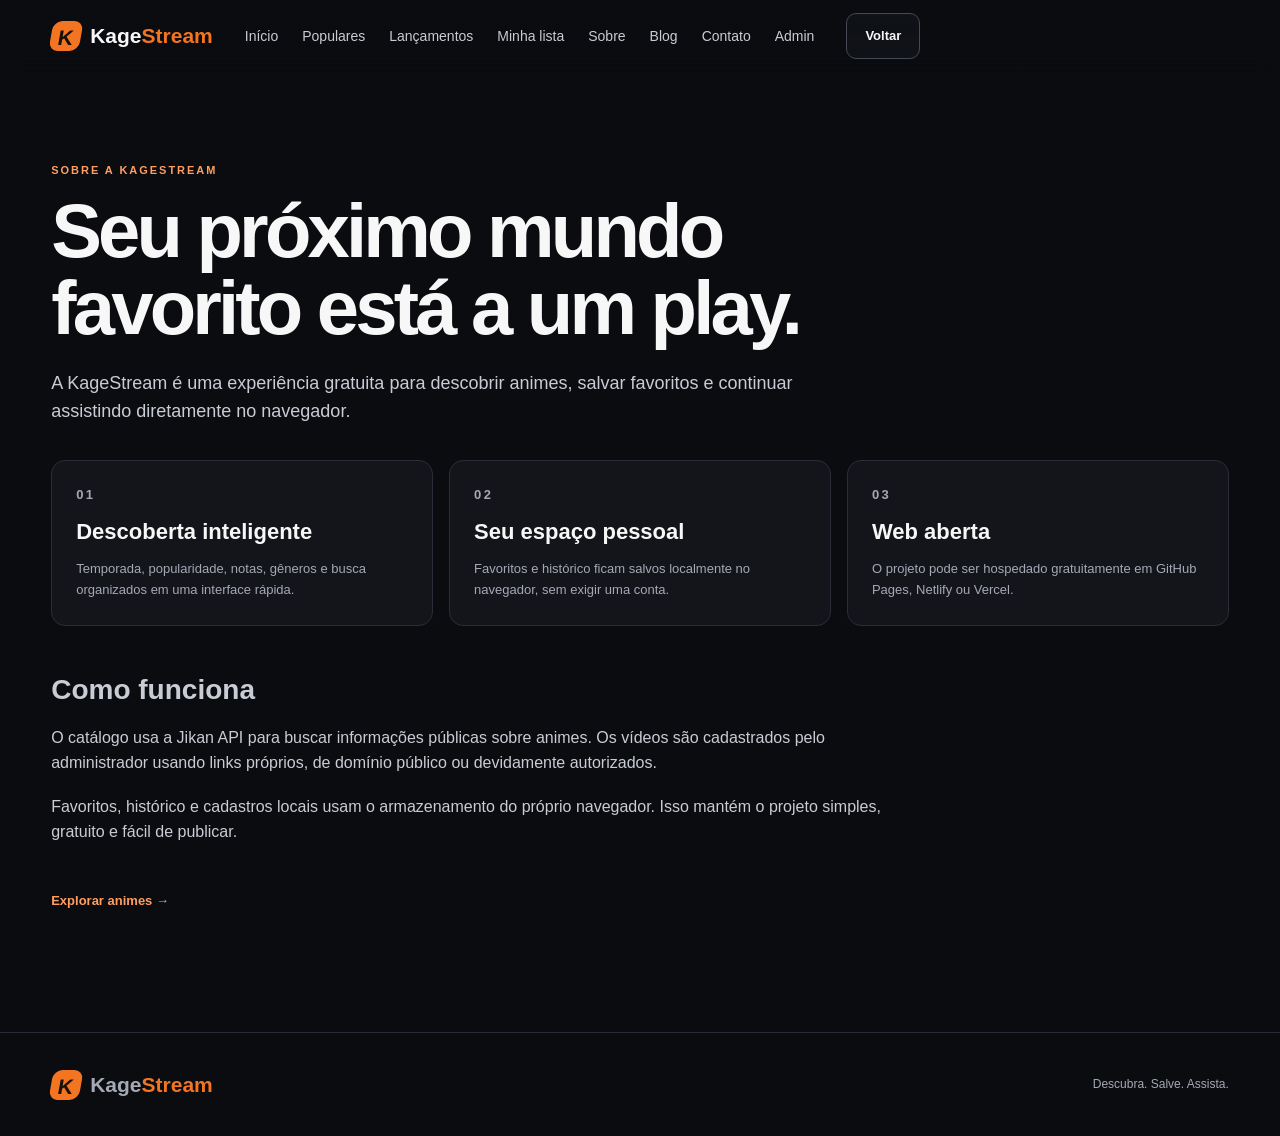
==== about.html @ a0827a7a "Add dedicated about page" ====
<!doctype html>
<html lang="pt-BR">
  <head>
    <meta charset="UTF-8" /><meta name="viewport" content="width=device-width, initial-scale=1.0" />
    <meta name="description" content="Conheça a KageStream, uma plataforma gratuita para descobrir e organizar animes." />
    <link rel="stylesheet" href="style.css?v=4" /><title>Sobre a KageStream</title>
  </head>
  <body class="static-page">
    <header class="site-header"><a class="brand" href="index.html#top"><span class="brand-mark">K</span><span>Kage<span>Stream</span></span></a><nav class="main-nav" aria-label="Navegação principal"><a href="index.html#top">Início</a><a href="index.html#trending">Populares</a><a href="index.html#new-releases">Lançamentos</a><a href="index.html#my-list">Minha lista</a><a href="about.html">Sobre</a><a href="blog.html">Blog</a><a href="contact.html">Contato</a><a href="admin.html">Admin</a></nav><a class="button button-ghost" href="index.html">Voltar</a></header>
    <main class="content-section"><p class="eyebrow">SOBRE A KAGESTREAM</p><h1>Seu próximo mundo favorito está a um play.</h1><p class="lead">A KageStream é uma experiência gratuita para descobrir animes, salvar favoritos e continuar assistindo diretamente no navegador.</p><div class="page-grid"><article class="page-card"><p class="eyebrow">01</p><h2>Descoberta inteligente</h2><p>Temporada, popularidade, notas, gêneros e busca organizados em uma interface rápida.</p></article><article class="page-card"><p class="eyebrow">02</p><h2>Seu espaço pessoal</h2><p>Favoritos e histórico ficam salvos localmente no navegador, sem exigir uma conta.</p></article><article class="page-card"><p class="eyebrow">03</p><h2>Web aberta</h2><p>O projeto pode ser hospedado gratuitamente em GitHub Pages, Netlify ou Vercel.</p></article></div><div class="prose"><h2>Como funciona</h2><p>O catálogo usa a Jikan API para buscar informações públicas sobre animes. Os vídeos são cadastrados pelo administrador usando links próprios, de domínio público ou devidamente autorizados.</p><p>Favoritos, histórico e cadastros locais usam o armazenamento do próprio navegador. Isso mantém o projeto simples, gratuito e fácil de publicar.</p></div><a class="back-link" href="index.html#trending">Explorar animes →</a></main>
    <footer class="site-footer"><div class="brand"><span class="brand-mark">K</span><span>Kage<span>Stream</span></span></div><p>Descubra. Salve. Assista.</p></footer>
  </body>
</html>
---- style.css ----
:root{--bg:#0b0c10;--surface:#13151b;--surface-2:#1b1e26;--text:#f7f7f8;--muted:#a4a9b5;--line:#292d38;--accent:#f47521;--accent-2:#ff9e62;--radius:16px;--font-body:'Inter',sans-serif;--font-display:'Space Grotesk',sans-serif}*{box-sizing:border-box}html{scroll-behavior:smooth}body{margin:0;background:var(--bg);color:var(--text);font-family:var(--font-body);font-size:15px;line-height:1.6}button,input{font:inherit}button{cursor:pointer}a{color:inherit;text-decoration:none}.sr-only{position:absolute;width:1px;height:1px;padding:0;margin:-1px;overflow:hidden;clip:rect(0,0,0,0);white-space:nowrap;border:0}.site-header{position:fixed;z-index:20;top:0;left:0;right:0;display:flex;align-items:center;gap:32px;height:72px;padding:0 clamp(18px,4vw,64px);background:linear-gradient(180deg,rgba(11,12,16,.96),rgba(11,12,16,.72),transparent);backdrop-filter:blur(10px)}.brand{display:inline-flex;align-items:center;gap:9px;font-family:var(--font-display);font-size:21px;font-weight:700;white-space:nowrap}.brand>span:last-child>span{color:var(--accent)}.brand-mark{display:grid;place-items:center;width:30px;height:30px;background:var(--accent);color:#17100b;border-radius:9px;font-weight:800;transform:skew(-10deg)}.main-nav{display:flex;gap:24px;color:#c9ccd4;font-size:14px}.main-nav a{transition:color .2s}.main-nav a:hover,.main-nav a:focus{color:var(--text)}.count-badge{display:inline-grid;place-items:center;min-width:18px;height:18px;padding:0 5px;border-radius:999px;background:var(--accent);color:#17100b;font-size:11px;font-weight:800}.search-form{margin-left:auto;display:flex;align-items:center;border:1px solid var(--line);background:rgba(19,21,27,.85);border-radius:99px;overflow:hidden}.search-form input{width:190px;padding:9px 12px;border:0;outline:0;background:transparent;color:var(--text);font-size:13px}.search-form input::placeholder{color:#777d89}.search-form button{width:38px;border:0;background:transparent;color:var(--muted);font-size:22px}.menu-toggle{display:none;border:0;background:transparent;color:var(--text);font-size:22px}.hero{position:relative;min-height:650px;display:flex;align-items:flex-end;padding:150px clamp(18px,8vw,120px) 90px;overflow:hidden}.hero-backdrop{position:absolute;inset:0;background-position:center;background-size:cover;filter:saturate(.85)}.hero-backdrop:after{content:'';position:absolute;inset:0;background:linear-gradient(90deg,rgba(11,12,16,.98) 0%,rgba(11,12,16,.72) 38%,rgba(11,12,16,.2) 75%),linear-gradient(0deg,var(--bg) 0%,transparent 38%)}.hero-content{position:relative;z-index:1;max-width:610px}.eyebrow{margin:0 0 12px;color:var(--accent-2);font-size:11px;font-weight:800;letter-spacing:.18em}.hero h1,.details-modal h2,.player-topbar h2{margin:0;font-family:var(--font-display);line-height:1.03;letter-spacing:-.04em}.hero h1{max-width:700px;font-size:clamp(42px,6vw,80px)}.hero-copy{max-width:570px;margin:22px 0 14px;color:#c9ccd4;font-size:16px}.hero-meta,.details-meta{display:flex;gap:12px;align-items:center;flex-wrap:wrap;color:#c9ccd4;font-size:13px}.hero-meta span:not(:first-child):before,.details-meta span:not(:first-child):before{content:'•';margin-right:12px;color:var(--accent)}.hero-actions{display:flex;gap:12px;margin-top:28px}.button{border:0;border-radius:10px;padding:12px 18px;color:var(--text);font-weight:700;font-size:13px;transition:transform .2s,background .2s}.button:hover{transform:translateY(-2px)}.button-primary{background:var(--accent);color:#1a0e07}.button-primary:hover{background:var(--accent-2)}.button-ghost{border:1px solid #444955;background:rgba(19,21,27,.72)}.button-ghost:hover{background:var(--surface-2)}.content-section{max-width:1440px;margin:0 auto;padding:26px clamp(18px,4vw,64px)}.section-heading{display:flex;justify-content:space-between;align-items:end;margin-bottom:18px}.section-heading h2{margin:0;font-family:var(--font-display);font-size:clamp(22px,3vw,30px);letter-spacing:-.03em}.carousel-controls{display:flex;gap:8px}.carousel-controls button,.modal-close,.icon-button{border:1px solid var(--line);border-radius:9px;background:var(--surface);color:var(--text);min-width:35px;height:35px;font-size:21px}.carousel-controls button:hover,.modal-close:hover,.icon-button:hover{border-color:var(--accent);color:var(--accent)}.anime-row{display:flex;gap:14px;overflow-x:auto;scroll-behavior:smooth;scrollbar-width:none;min-height:276px}.anime-row::-webkit-scrollbar{display:none}.anime-card{position:relative;flex:0 0 170px;cursor:pointer}.anime-card.wide{flex-basis:220px}.anime-poster{position:relative;aspect-ratio:2/3;border-radius:12px;overflow:hidden;background:var(--surface-2);border:1px solid transparent;transition:transform .25s,border-color .25s}.anime-card:hover .anime-poster{transform:translateY(-5px);border-color:rgba(244,117,33,.7)}.anime-poster img{width:100%;height:100%;object-fit:cover;display:block}.anime-poster:after{content:'▶';position:absolute;inset:0;display:grid;place-items:center;background:rgba(11,12,16,.6);opacity:0;color:#fff;font-size:28px;transition:opacity .2s}.anime-card:hover .anime-poster:after{opacity:1}.card-rating{position:absolute;top:8px;left:8px;padding:3px 7px;border-radius:6px;background:rgba(11,12,16,.86);color:#ffd27c;font-size:11px;font-weight:700}.favorite-toggle{position:absolute;right:8px;top:8px;z-index:2;width:28px;height:28px;border:0;border-radius:50%;background:rgba(11,12,16,.75);color:#fff}.favorite-toggle.active{color:var(--accent)}.anime-card h3{margin:10px 2px 2px;overflow:hidden;text-overflow:ellipsis;white-space:nowrap;font-size:13px}.anime-card p{margin:0 2px;color:var(--muted);font-size:11px}.anime-grid{display:grid;grid-template-columns:repeat(auto-fill,minmax(160px,1fr));gap:22px 14px}.anime-grid.compact{grid-template-columns:repeat(auto-fill,minmax(150px,1fr))}.skeleton{border-radius:12px;background:linear-gradient(100deg,var(--surface) 30%,var(--surface-2) 50%,var(--surface) 70%);background-size:200% 100%;animation:shine 1.3s infinite}.skeleton-card{aspect-ratio:2/3}.empty-state{grid-column:1/-1;padding:40px;text-align:center;color:var(--muted);border:1px dashed var(--line);border-radius:var(--radius)}@keyframes shine{to{background-position:-200% 0}}.text-button{border:0;background:none;color:var(--accent-2);font-size:13px}.modal-shell{position:fixed;inset:0;z-index:50;display:grid;place-items:center;padding:18px;opacity:0;pointer-events:none;transition:opacity .2s}.modal-shell.open{opacity:1;pointer-events:auto}.modal-backdrop{position:absolute;inset:0;background:rgba(0,0,0,.78);backdrop-filter:blur(8px)}.details-modal{position:relative;display:grid;grid-template-columns:280px 1fr;width:min(920px,100%);max-height:min(780px,92vh);overflow:auto;border:1px solid var(--line);border-radius:18px;background:var(--surface);box-shadow:0 24px 100px #000}.modal-close{position:absolute;z-index:3;top:14px;right:14px}.details-cover{min-height:420px;background-position:center;background-size:cover}.details-body{padding:34px}.details-modal h2{font-size:clamp(28px,4vw,46px)}.details-heading{display:flex;justify-content:space-between;gap:20px;align-items:start;margin-bottom:24px}.details-body>p{color:#c5c8d0}.tag-list{display:flex;flex-wrap:wrap;gap:7px;margin:18px 0 28px}.tag{padding:5px 9px;border-radius:99px;background:var(--surface-2);color:#c7cad2;font-size:11px}.episode-header{display:flex;justify-content:space-between;align-items:center;border-bottom:1px solid var(--line);padding-bottom:10px}.episode-header h3{margin:0;font-family:var(--font-display)}.episode-header span{color:var(--muted);font-size:12px}.episode-list{display:grid;grid-template-columns:repeat(auto-fill,minmax(52px,1fr));gap:8px;margin-top:14px}.episode-button{padding:9px 4px;border:1px solid var(--line);border-radius:7px;background:var(--surface-2);color:var(--text);font-size:12px}.episode-button:hover,.episode-button.active{border-color:var(--accent);background:rgba(244,117,33,.14);color:var(--accent-2)}.player-view{position:fixed;z-index:40;inset:0;display:flex;flex-direction:column;overflow:auto;background:#07080a;opacity:0;pointer-events:none;transform:translateY(10px);transition:opacity .2s,transform .2s}.player-view.open{opacity:1;pointer-events:auto;transform:none}.player-topbar{display:flex;align-items:center;justify-content:space-between;gap:20px;padding:24px clamp(18px,5vw,80px)}.player-topbar h2{font-size:24px}.player-topbar .eyebrow{margin-bottom:4px}.icon-button{padding:0 12px;width:auto;font-size:13px}.player-stage{position:relative;width:min(1100px,calc(100% - 36px));aspect-ratio:16/9;margin:10px auto 0;background:#000;border-radius:14px;overflow:hidden}.player-stage video,.player-stage iframe{width:100%;height:100%;border:0}.player-placeholder{height:100%;display:grid;place-content:center;text-align:center;padding:20px;color:var(--muted)}.player-placeholder h3{color:var(--text);margin:12px 0 4px}.player-placeholder code{color:var(--accent-2)}.placeholder-icon{display:grid;place-items:center;width:62px;height:62px;margin:auto;border:1px solid var(--accent);border-radius:50%;color:var(--accent);font-size:22px}.player-controls{display:flex;justify-content:center;align-items:center;gap:18px;padding:22px 18px}.episode-select-label{display:flex;align-items:center;gap:9px;color:var(--muted);font-size:12px}.episode-select-label select{min-width:150px;padding:10px;border:1px solid var(--line);border-radius:8px;background:var(--surface);color:var(--text)}.player-note{text-align:center;color:#777d89;font-size:11px}.toast{position:fixed;z-index:70;right:22px;bottom:22px;max-width:320px;padding:12px 16px;border:1px solid var(--line);border-radius:10px;background:var(--surface-2);color:var(--text);box-shadow:0 12px 40px #000;opacity:0;transform:translateY(10px);pointer-events:none;transition:.2s}.toast.show{opacity:1;transform:none}.site-footer{display:flex;justify-content:space-between;gap:18px;align-items:center;max-width:1440px;margin:50px auto 0;padding:30px clamp(18px,4vw,64px);border-top:1px solid var(--line);color:var(--muted);font-size:12px}.plyr{--plyr-color-main:var(--accent);height:100%}@media(max-width:800px){.site-header{gap:14px}.main-nav{position:absolute;top:68px;left:14px;right:14px;display:none;flex-direction:column;gap:0;padding:8px;border:1px solid var(--line);border-radius:12px;background:var(--surface)}.main-nav.open{display:flex}.main-nav a{padding:10px}.menu-toggle{display:block}.search-form{margin-left:auto}.search-form input{width:120px}.hero{min-height:600px;padding:150px 18px 65px}.hero h1{font-size:48px}.hero-copy{font-size:14px}.details-modal{display:block}.details-cover{min-height:220px;max-height:280px}.details-body{padding:24px}.details-heading{display:block}.details-heading .button{margin-top:18px}.player-topbar{padding:18px}.player-topbar h2{font-size:18px}.player-controls{gap:8px;justify-content:space-between}.player-controls .button{padding:10px 9px;font-size:11px}.episode-select-label select{min-width:100px}.site-footer{flex-direction:column;align-items:flex-start}}
.info-section{display:grid;grid-template-columns:minmax(0,1.25fr) minmax(280px,.75fr);gap:54px;align-items:center;padding-top:100px;padding-bottom:100px}.info-copy h2,.contact-section h2{max-width:650px;margin:0 0 18px;font-family:var(--font-display);font-size:clamp(30px,4vw,52px);line-height:1.05;letter-spacing:-.04em}.info-copy>p:not(.eyebrow),.muted-copy{max-width:650px;color:var(--muted)}.feature-list{display:grid;grid-template-columns:repeat(3,1fr);gap:14px;margin-top:34px}.feature-list div{padding-top:15px;border-top:1px solid var(--line)}.feature-list span{display:block;margin-bottom:10px;color:var(--accent);font-family:var(--font-display);font-size:12px}.feature-list strong{font-size:13px}.feature-list p{margin:6px 0 0;color:var(--muted);font-size:12px}.info-art{display:grid;place-items:center;aspect-ratio:1;border:1px solid var(--line);border-radius:24px;background:radial-gradient(circle at 50% 45%,rgba(244,117,33,.35),transparent 40%),linear-gradient(145deg,#191c25,#0e0f14);box-shadow:inset 0 0 70px rgba(244,117,33,.08)}.info-art span{font-family:var(--font-display);font-size:clamp(150px,20vw,260px);font-weight:700;line-height:1;color:var(--accent);text-shadow:10px 12px 0 rgba(244,117,33,.1);transform:skew(-10deg)}.info-art small{margin-top:-26px;color:#f5bb91;font-weight:700;letter-spacing:.22em;font-size:10px}.blog-grid{display:grid;grid-template-columns:repeat(3,1fr);gap:14px}.blog-card{position:relative;min-height:280px;padding:26px;border:1px solid var(--line);border-radius:14px;background:linear-gradient(145deg,var(--surface),rgba(19,21,27,.5));transition:transform .2s,border-color .2s}.blog-card:hover{transform:translateY(-4px);border-color:rgba(244,117,33,.65)}.blog-number{position:absolute;top:20px;right:22px;color:#3a3e49;font-family:var(--font-display);font-size:34px;font-weight:700}.blog-card h3{max-width:260px;margin:20px 0 10px;font-family:var(--font-display);font-size:20px;line-height:1.1}.blog-card>p:not(.eyebrow){color:var(--muted);font-size:13px}.blog-card a{display:inline-block;margin-top:14px;color:var(--accent-2);font-size:12px;font-weight:700}.contact-section{display:grid;grid-template-columns:1fr 1fr;gap:70px;padding-top:100px;padding-bottom:100px}.contact-form{display:grid;gap:8px;padding:26px;border:1px solid var(--line);border-radius:14px;background:var(--surface)}.contact-form label{margin-top:8px;color:#c9ccd4;font-size:12px;font-weight:600}.contact-form input,.contact-form textarea{width:100%;resize:vertical;padding:11px 12px;border:1px solid var(--line);border-radius:8px;outline:0;background:var(--bg);color:var(--text)}.contact-form input:focus,.contact-form textarea:focus{border-color:var(--accent)}.contact-form .button{margin-top:10px}@media(max-width:800px){.info-section,.contact-section{grid-template-columns:1fr;gap:30px;padding-top:65px;padding-bottom:65px}.feature-list,.blog-grid{grid-template-columns:1fr}.info-art{max-width:380px}.contact-form{padding:20px}}
.admin-section{padding-top:80px;padding-bottom:100px}.admin-warning{margin:0 0 24px;padding:14px 16px;border:1px solid rgba(244,117,33,.35);border-radius:10px;background:rgba(244,117,33,.08);color:#e6c8b2;font-size:12px}.admin-warning code{color:var(--accent-2)}.admin-form{display:grid;grid-template-columns:1fr 1fr;gap:8px 14px;max-width:760px;padding:24px;border:1px solid var(--line);border-radius:14px;background:var(--surface)}.admin-form label{margin-top:8px;color:#c9ccd4;font-size:12px;font-weight:600}.admin-form input,.admin-form select{width:100%;padding:11px 12px;border:1px solid var(--line);border-radius:8px;outline:0;background:var(--bg);color:var(--text)}.admin-form input:focus,.admin-form select:focus{border-color:var(--accent)}.admin-form .button{grid-column:1/-1;margin-top:12px;justify-self:start}.admin-list-wrap{max-width:760px;margin-top:30px}.admin-list{display:grid;gap:8px;margin-top:12px}.admin-item{display:flex;align-items:center;justify-content:space-between;gap:16px;padding:13px 14px;border:1px solid var(--line);border-radius:9px;background:var(--surface)}.admin-item strong,.admin-item span{display:block}.admin-item strong{font-size:12px}.admin-item span{max-width:600px;overflow:hidden;text-overflow:ellipsis;white-space:nowrap;color:var(--muted);font-size:11px}@media(max-width:800px){.admin-form{grid-template-columns:1fr}.admin-form .button{grid-column:auto}.admin-item{align-items:flex-start}.admin-item span{max-width:220px}}
.catalog-wizard{padding-top:100px;padding-bottom:100px}.wizard-steps{display:flex;gap:8px;margin:0 0 22px;overflow:auto}.wizard-steps span{padding:8px 12px;border:1px solid var(--line);border-radius:999px;color:var(--muted);font-size:11px;white-space:nowrap}.wizard-steps span.active{border-color:var(--accent);background:rgba(244,117,33,.12);color:var(--accent-2)}.catalog-form{max-width:900px;padding:26px;border:1px solid var(--line);border-radius:16px;background:var(--surface)}.form-step{padding:0 0 28px;margin:0 0 26px;border-bottom:1px solid var(--line)}.form-step h3{margin:0 0 4px;font-family:var(--font-display);font-size:20px}.form-grid{display:grid;grid-template-columns:1fr 1fr;gap:14px;margin-top:18px}.form-grid label{display:grid;gap:7px;color:#c9ccd4;font-size:12px;font-weight:600}.form-grid input,.form-grid select,.form-grid textarea{width:100%;resize:vertical;padding:11px 12px;border:1px solid var(--line);border-radius:8px;outline:0;background:var(--bg);color:var(--text);font-weight:400}.form-grid input:focus,.form-grid select:focus,.form-grid textarea:focus{border-color:var(--accent)}.full-field{grid-column:1/-1}.catalog-preview{display:grid;place-items:center;width:160px;aspect-ratio:2/3;margin-top:18px;border:1px dashed var(--line);border-radius:10px;background:var(--bg);background-position:center;background-size:cover;color:var(--muted);font-size:11px;text-align:center}.catalog-preview.has-image span{display:none}.catalog-list{max-width:900px;margin-top:26px}.catalog-list h3{font-family:var(--font-display)}@media(max-width:800px){.form-grid{grid-template-columns:1fr}.full-field{grid-column:auto}.catalog-form{padding:20px}}
.admin-form textarea{width:100%;min-height:120px;resize:vertical;padding:11px 12px;border:1px solid var(--line);border-radius:8px;outline:0;background:var(--bg);color:var(--text);font:inherit}.admin-form textarea:focus{border-color:var(--accent)}
.admin-item-actions{display:flex;align-items:center;gap:12px;flex-shrink:0}
.static-page{padding-top:120px;min-height:100vh}.static-page .content-section{padding-top:42px;padding-bottom:70px}.static-page h1{max-width:820px;margin:0 0 22px;font-family:var(--font-display);font-size:clamp(38px,6vw,76px);line-height:1.02;letter-spacing:-.05em}.static-page .lead{max-width:760px;color:#c9ccd4;font-size:18px}.static-page .prose{max-width:850px;color:#c9ccd4;font-size:16px}.static-page .prose p{margin:0 0 18px}.static-page .prose h2{margin:42px 0 12px;font-family:var(--font-display);font-size:28px}.static-page .page-grid{display:grid;grid-template-columns:repeat(3,1fr);gap:16px;margin-top:34px}.static-page .page-card{padding:24px;border:1px solid var(--line);border-radius:14px;background:var(--surface)}.static-page .page-card h2{margin:8px 0 10px;font-family:var(--font-display);font-size:22px}.static-page .page-card p{margin:0;color:var(--muted);font-size:13px}.static-page .contact-form{max-width:680px;margin-top:28px}.static-page .back-link{display:inline-block;margin-top:28px;color:var(--accent-2);font-weight:700;font-size:13px}@media(max-width:800px){.static-page{padding-top:100px}.static-page .page-grid{grid-template-columns:1fr}.static-page .lead{font-size:16px}}
.admin-page{padding-top:72px}.admin-page .site-header{background:rgba(11,12,16,.96)}.admin-header{justify-content:space-between}.admin-main{min-height:calc(100vh - 72px)}body:not(.admin-page) .admin-section,body:not(.admin-page) .catalog-wizard{display:none}
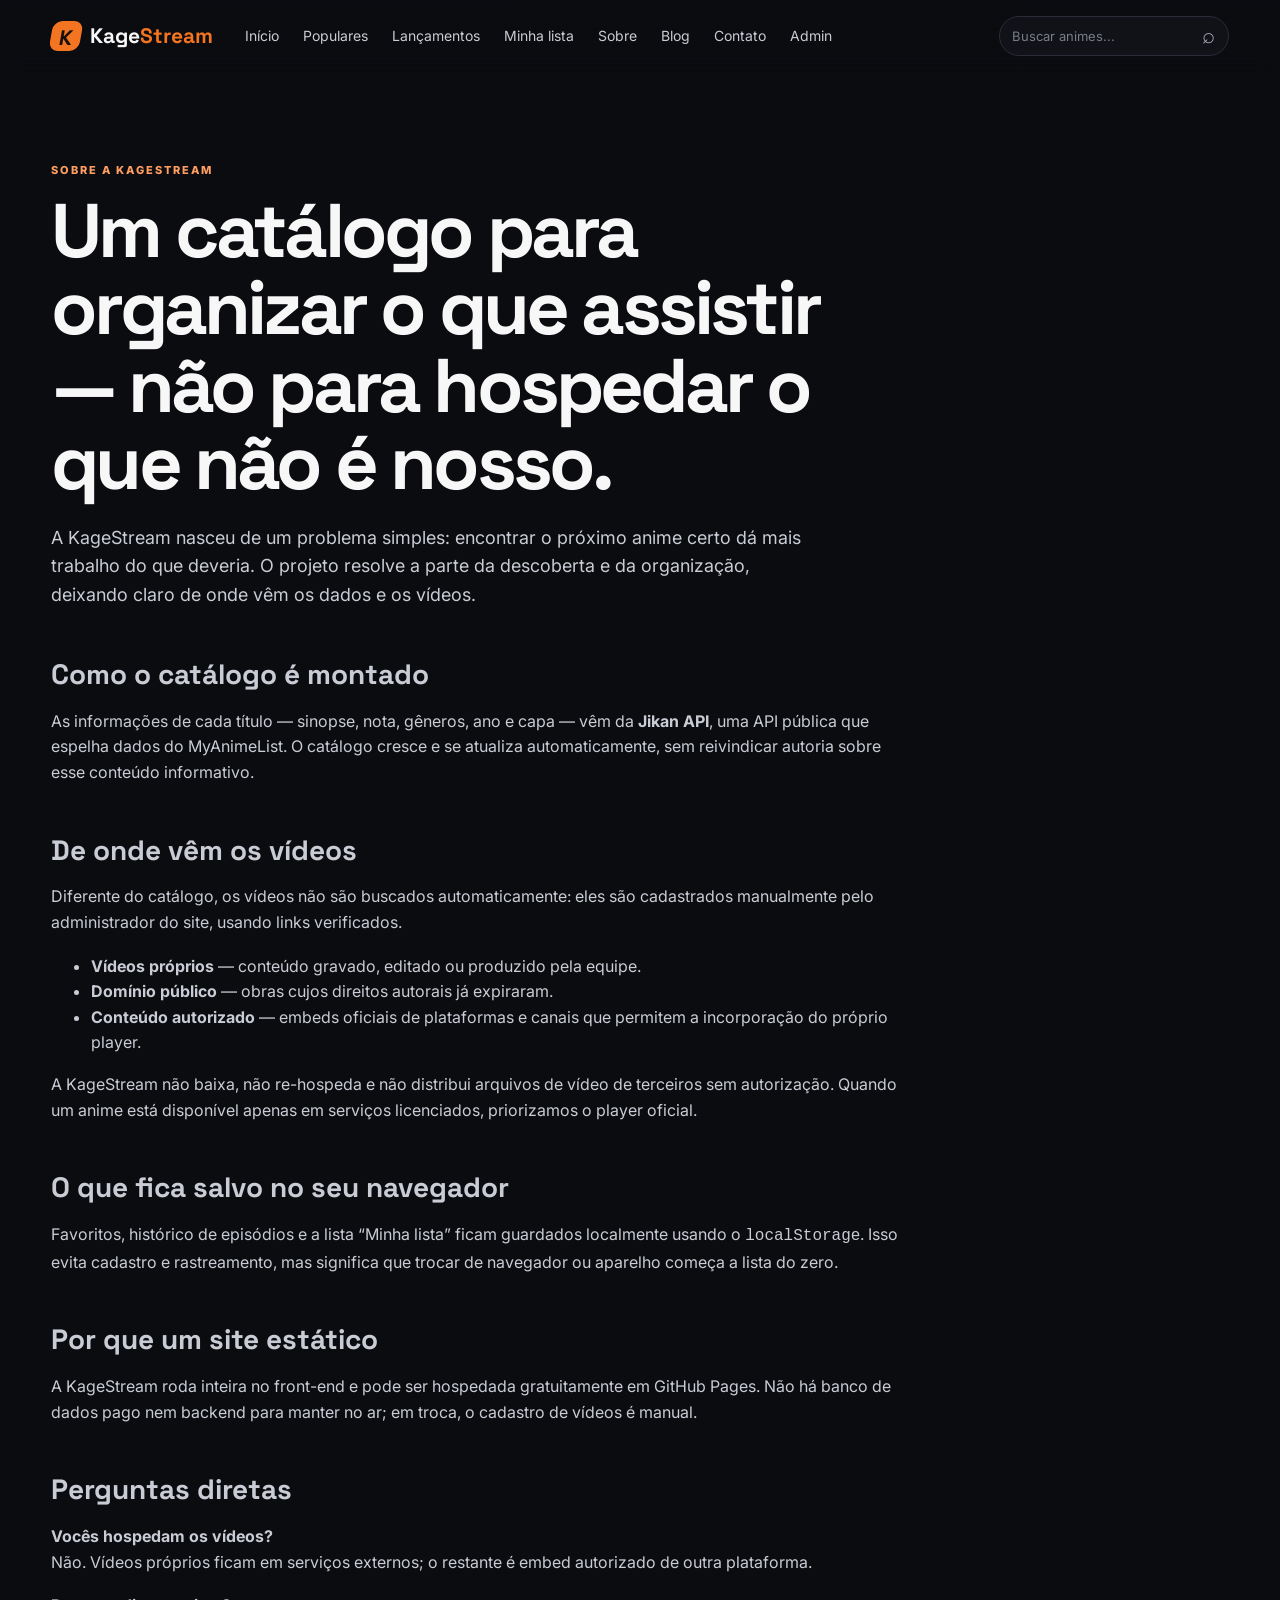
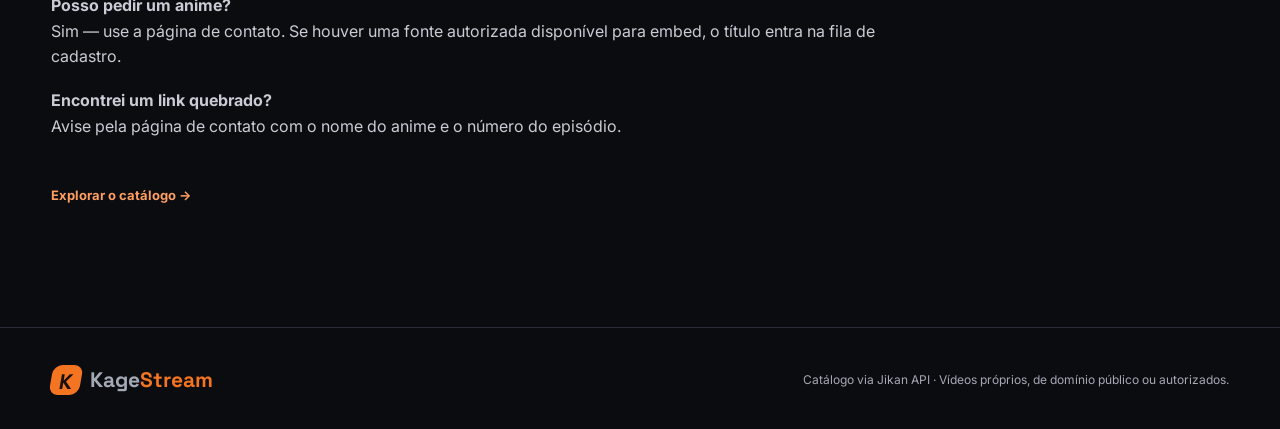
==== commit 892466fd: "Apply supplied about page with shared site header" ====
--- a/about.html
+++ b/about.html
@@ -1,14 +1,48 @@
 <!doctype html>
 <html lang="pt-BR">
   <head>
-    <meta charset="UTF-8" /><meta name="viewport" content="width=device-width, initial-scale=1.0" />
-    <meta name="description" content="Conheça a KageStream, uma plataforma gratuita para descobrir e organizar animes." />
-    <link rel="stylesheet" href="style.css?v=4" /><title>Sobre a KageStream</title>
+    <meta charset="UTF-8" />
+    <meta name="viewport" content="width=device-width, initial-scale=1.0" />
+    <title>Sobre a KageStream</title>
+    <meta name="description" content="Conheça a KageStream: como o catálogo funciona, de onde vêm os dados e as regras para publicar vídeos com segurança." />
+    <link rel="preconnect" href="https://fonts.googleapis.com" />
+    <link rel="preconnect" href="https://fonts.gstatic.com" crossorigin />
+    <link href="https://fonts.googleapis.com/css2?family=Inter:wght@400;500;600;700;800&family=Space+Grotesk:wght@500;600;700&display=swap" rel="stylesheet" />
+    <link rel="stylesheet" href="style.css?v=4" />
   </head>
   <body class="static-page">
-    <header class="site-header"><a class="brand" href="index.html#top"><span class="brand-mark">K</span><span>Kage<span>Stream</span></span></a><nav class="main-nav" aria-label="Navegação principal"><a href="index.html#top">Início</a><a href="index.html#trending">Populares</a><a href="index.html#new-releases">Lançamentos</a><a href="index.html#my-list">Minha lista</a><a href="about.html">Sobre</a><a href="blog.html">Blog</a><a href="contact.html">Contato</a><a href="admin.html">Admin</a></nav><a class="button button-ghost" href="index.html">Voltar</a></header>
-    <main class="content-section"><p class="eyebrow">SOBRE A KAGESTREAM</p><h1>Seu próximo mundo favorito está a um play.</h1><p class="lead">A KageStream é uma experiência gratuita para descobrir animes, salvar favoritos e continuar assistindo diretamente no navegador.</p><div class="page-grid"><article class="page-card"><p class="eyebrow">01</p><h2>Descoberta inteligente</h2><p>Temporada, popularidade, notas, gêneros e busca organizados em uma interface rápida.</p></article><article class="page-card"><p class="eyebrow">02</p><h2>Seu espaço pessoal</h2><p>Favoritos e histórico ficam salvos localmente no navegador, sem exigir uma conta.</p></article><article class="page-card"><p class="eyebrow">03</p><h2>Web aberta</h2><p>O projeto pode ser hospedado gratuitamente em GitHub Pages, Netlify ou Vercel.</p></article></div><div class="prose"><h2>Como funciona</h2><p>O catálogo usa a Jikan API para buscar informações públicas sobre animes. Os vídeos são cadastrados pelo administrador usando links próprios, de domínio público ou devidamente autorizados.</p><p>Favoritos, histórico e cadastros locais usam o armazenamento do próprio navegador. Isso mantém o projeto simples, gratuito e fácil de publicar.</p></div><a class="back-link" href="index.html#trending">Explorar animes →</a></main>
-    <footer class="site-footer"><div class="brand"><span class="brand-mark">K</span><span>Kage<span>Stream</span></span></div><p>Descubra. Salve. Assista.</p></footer>
+    <header class="site-header" id="top">
+      <a class="brand" href="index.html#top" aria-label="KageStream início"><span class="brand-mark">K</span><span>Kage<span>Stream</span></span></a>
+      <nav class="main-nav" aria-label="Navegação principal">
+        <a href="index.html#top">Início</a><a href="index.html#trending">Populares</a><a href="index.html#new-releases">Lançamentos</a><a href="index.html#my-list">Minha lista</a><a href="about.html">Sobre</a><a href="blog.html">Blog</a><a href="contact.html">Contato</a><a href="admin.html">Admin</a>
+      </nav>
+      <form class="search-form" action="index.html" role="search"><label class="sr-only" for="about-search">Buscar anime</label><input id="about-search" name="q" type="search" placeholder="Buscar animes..." autocomplete="off" /><button type="submit" aria-label="Buscar">⌕</button></form>
+      <button class="menu-toggle" id="menu-toggle" aria-label="Abrir menu">☰</button>
+    </header>
+    <main class="content-section">
+      <p class="eyebrow">SOBRE A KAGESTREAM</p>
+      <h1>Um catálogo para organizar o que assistir — não para hospedar o que não é nosso.</h1>
+      <p class="lead">A KageStream nasceu de um problema simples: encontrar o próximo anime certo dá mais trabalho do que deveria. O projeto resolve a parte da descoberta e da organização, deixando claro de onde vêm os dados e os vídeos.</p>
+      <div class="prose">
+        <h2>Como o catálogo é montado</h2>
+        <p>As informações de cada título — sinopse, nota, gêneros, ano e capa — vêm da <strong>Jikan API</strong>, uma API pública que espelha dados do MyAnimeList. O catálogo cresce e se atualiza automaticamente, sem reivindicar autoria sobre esse conteúdo informativo.</p>
+        <h2>De onde vêm os vídeos</h2>
+        <p>Diferente do catálogo, os vídeos não são buscados automaticamente: eles são cadastrados manualmente pelo administrador do site, usando links verificados.</p>
+        <ul class="plain"><li><strong>Vídeos próprios</strong> — conteúdo gravado, editado ou produzido pela equipe.</li><li><strong>Domínio público</strong> — obras cujos direitos autorais já expiraram.</li><li><strong>Conteúdo autorizado</strong> — embeds oficiais de plataformas e canais que permitem a incorporação do próprio player.</li></ul>
+        <div class="notice"><p>A KageStream não baixa, não re-hospeda e não distribui arquivos de vídeo de terceiros sem autorização. Quando um anime está disponível apenas em serviços licenciados, priorizamos o player oficial.</p></div>
+        <h2>O que fica salvo no seu navegador</h2>
+        <p>Favoritos, histórico de episódios e a lista “Minha lista” ficam guardados localmente usando o <code>localStorage</code>. Isso evita cadastro e rastreamento, mas significa que trocar de navegador ou aparelho começa a lista do zero.</p>
+        <h2>Por que um site estático</h2>
+        <p>A KageStream roda inteira no front-end e pode ser hospedada gratuitamente em GitHub Pages. Não há banco de dados pago nem backend para manter no ar; em troca, o cadastro de vídeos é manual.</p>
+        <h2>Perguntas diretas</h2>
+        <p><strong>Vocês hospedam os vídeos?</strong><br />Não. Vídeos próprios ficam em serviços externos; o restante é embed autorizado de outra plataforma.</p>
+        <p><strong>Posso pedir um anime?</strong><br />Sim — use a <a href="contact.html">página de contato</a>. Se houver uma fonte autorizada disponível para embed, o título entra na fila de cadastro.</p>
+        <p><strong>Encontrei um link quebrado?</strong><br />Avise pela página de contato com o nome do anime e o número do episódio.</p>
+      </div>
+      <a class="back-link" href="index.html#trending">Explorar o catálogo →</a>
+    </main>
+    <footer class="site-footer"><div class="brand"><span class="brand-mark">K</span><span>Kage<span>Stream</span></span></div><p>Catálogo via Jikan API · Vídeos próprios, de domínio público ou autorizados.</p></footer>
+    <script>document.getElementById('menu-toggle').onclick=()=>document.querySelector('.main-nav').classList.toggle('open');</script>
   </body>
 </html>
 
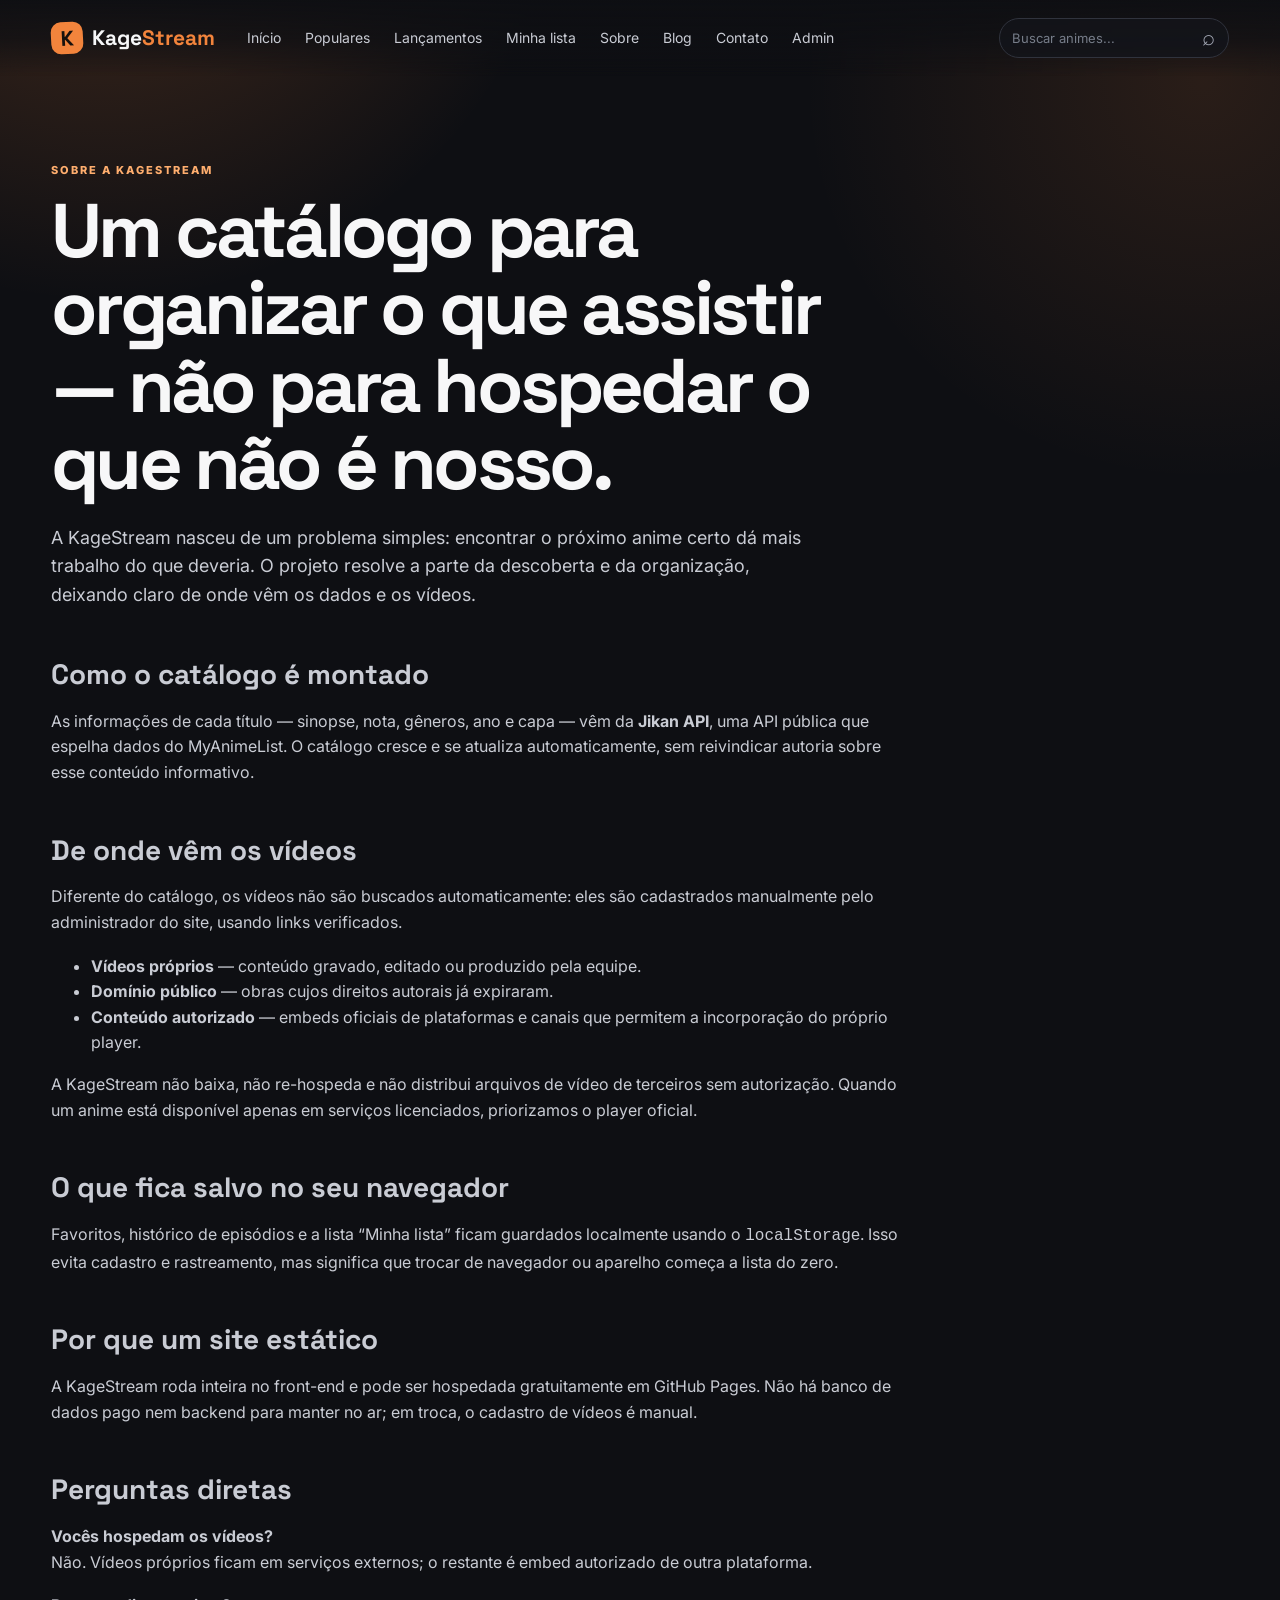
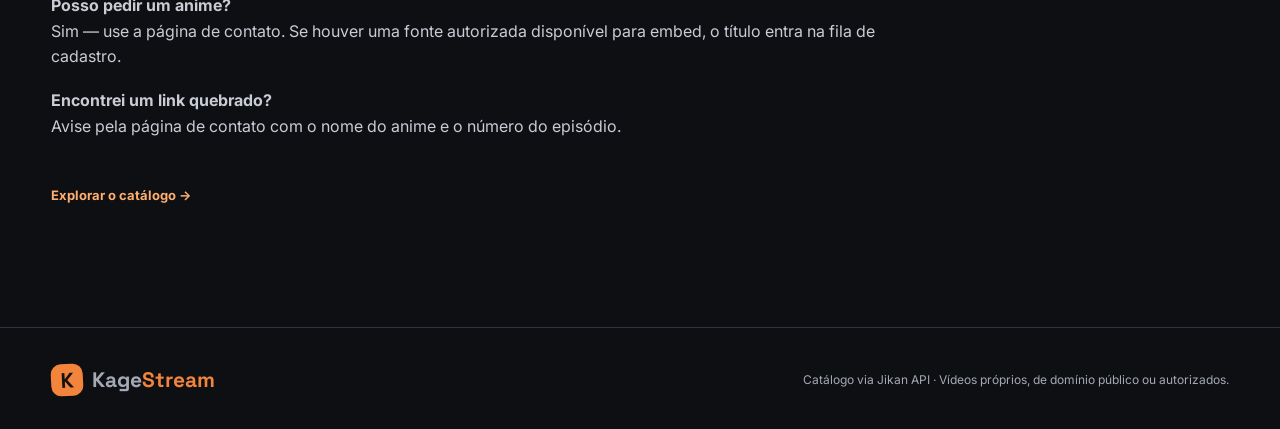
==== commit 5ecab8c4: "Adiciona GoatCounter à página Sobre" ====
--- a/about.html
+++ b/about.html
@@ -42,7 +42,7 @@
       <a class="back-link" href="index.html#trending">Explorar o catálogo →</a>
     </main>
     <footer class="site-footer"><div class="brand"><span class="brand-mark">K</span><span>Kage<span>Stream</span></span></div><p>Catálogo via Jikan API · Vídeos próprios, de domínio público ou autorizados.</p></footer>
-    <script>document.getElementById('menu-toggle').onclick=()=>document.querySelector('.main-nav').classList.toggle('open');</script>
+    <script>document.getElementById('menu-toggle').onclick=()=>document.querySelector('.main-nav').classList.toggle('open');</script><script data-goatcounter="https://kagestream.goatcounter.com/count" async src="//gc.zgo.at/count.js"></script>
   </body>
 </html>
 
--- a/style.css
+++ b/style.css
@@ -2,8 +2,23 @@
 .info-section{display:grid;grid-template-columns:minmax(0,1.25fr) minmax(280px,.75fr);gap:54px;align-items:center;padding-top:100px;padding-bottom:100px}.info-copy h2,.contact-section h2{max-width:650px;margin:0 0 18px;font-family:var(--font-display);font-size:clamp(30px,4vw,52px);line-height:1.05;letter-spacing:-.04em}.info-copy>p:not(.eyebrow),.muted-copy{max-width:650px;color:var(--muted)}.feature-list{display:grid;grid-template-columns:repeat(3,1fr);gap:14px;margin-top:34px}.feature-list div{padding-top:15px;border-top:1px solid var(--line)}.feature-list span{display:block;margin-bottom:10px;color:var(--accent);font-family:var(--font-display);font-size:12px}.feature-list strong{font-size:13px}.feature-list p{margin:6px 0 0;color:var(--muted);font-size:12px}.info-art{display:grid;place-items:center;aspect-ratio:1;border:1px solid var(--line);border-radius:24px;background:radial-gradient(circle at 50% 45%,rgba(244,117,33,.35),transparent 40%),linear-gradient(145deg,#191c25,#0e0f14);box-shadow:inset 0 0 70px rgba(244,117,33,.08)}.info-art span{font-family:var(--font-display);font-size:clamp(150px,20vw,260px);font-weight:700;line-height:1;color:var(--accent);text-shadow:10px 12px 0 rgba(244,117,33,.1);transform:skew(-10deg)}.info-art small{margin-top:-26px;color:#f5bb91;font-weight:700;letter-spacing:.22em;font-size:10px}.blog-grid{display:grid;grid-template-columns:repeat(3,1fr);gap:14px}.blog-card{position:relative;min-height:280px;padding:26px;border:1px solid var(--line);border-radius:14px;background:linear-gradient(145deg,var(--surface),rgba(19,21,27,.5));transition:transform .2s,border-color .2s}.blog-card:hover{transform:translateY(-4px);border-color:rgba(244,117,33,.65)}.blog-number{position:absolute;top:20px;right:22px;color:#3a3e49;font-family:var(--font-display);font-size:34px;font-weight:700}.blog-card h3{max-width:260px;margin:20px 0 10px;font-family:var(--font-display);font-size:20px;line-height:1.1}.blog-card>p:not(.eyebrow){color:var(--muted);font-size:13px}.blog-card a{display:inline-block;margin-top:14px;color:var(--accent-2);font-size:12px;font-weight:700}.contact-section{display:grid;grid-template-columns:1fr 1fr;gap:70px;padding-top:100px;padding-bottom:100px}.contact-form{display:grid;gap:8px;padding:26px;border:1px solid var(--line);border-radius:14px;background:var(--surface)}.contact-form label{margin-top:8px;color:#c9ccd4;font-size:12px;font-weight:600}.contact-form input,.contact-form textarea{width:100%;resize:vertical;padding:11px 12px;border:1px solid var(--line);border-radius:8px;outline:0;background:var(--bg);color:var(--text)}.contact-form input:focus,.contact-form textarea:focus{border-color:var(--accent)}.contact-form .button{margin-top:10px}@media(max-width:800px){.info-section,.contact-section{grid-template-columns:1fr;gap:30px;padding-top:65px;padding-bottom:65px}.feature-list,.blog-grid{grid-template-columns:1fr}.info-art{max-width:380px}.contact-form{padding:20px}}
 .admin-section{padding-top:80px;padding-bottom:100px}.admin-warning{margin:0 0 24px;padding:14px 16px;border:1px solid rgba(244,117,33,.35);border-radius:10px;background:rgba(244,117,33,.08);color:#e6c8b2;font-size:12px}.admin-warning code{color:var(--accent-2)}.admin-form{display:grid;grid-template-columns:1fr 1fr;gap:8px 14px;max-width:760px;padding:24px;border:1px solid var(--line);border-radius:14px;background:var(--surface)}.admin-form label{margin-top:8px;color:#c9ccd4;font-size:12px;font-weight:600}.admin-form input,.admin-form select{width:100%;padding:11px 12px;border:1px solid var(--line);border-radius:8px;outline:0;background:var(--bg);color:var(--text)}.admin-form input:focus,.admin-form select:focus{border-color:var(--accent)}.admin-form .button{grid-column:1/-1;margin-top:12px;justify-self:start}.admin-list-wrap{max-width:760px;margin-top:30px}.admin-list{display:grid;gap:8px;margin-top:12px}.admin-item{display:flex;align-items:center;justify-content:space-between;gap:16px;padding:13px 14px;border:1px solid var(--line);border-radius:9px;background:var(--surface)}.admin-item strong,.admin-item span{display:block}.admin-item strong{font-size:12px}.admin-item span{max-width:600px;overflow:hidden;text-overflow:ellipsis;white-space:nowrap;color:var(--muted);font-size:11px}@media(max-width:800px){.admin-form{grid-template-columns:1fr}.admin-form .button{grid-column:auto}.admin-item{align-items:flex-start}.admin-item span{max-width:220px}}
 .catalog-wizard{padding-top:100px;padding-bottom:100px}.wizard-steps{display:flex;gap:8px;margin:0 0 22px;overflow:auto}.wizard-steps span{padding:8px 12px;border:1px solid var(--line);border-radius:999px;color:var(--muted);font-size:11px;white-space:nowrap}.wizard-steps span.active{border-color:var(--accent);background:rgba(244,117,33,.12);color:var(--accent-2)}.catalog-form{max-width:900px;padding:26px;border:1px solid var(--line);border-radius:16px;background:var(--surface)}.form-step{padding:0 0 28px;margin:0 0 26px;border-bottom:1px solid var(--line)}.form-step h3{margin:0 0 4px;font-family:var(--font-display);font-size:20px}.form-grid{display:grid;grid-template-columns:1fr 1fr;gap:14px;margin-top:18px}.form-grid label{display:grid;gap:7px;color:#c9ccd4;font-size:12px;font-weight:600}.form-grid input,.form-grid select,.form-grid textarea{width:100%;resize:vertical;padding:11px 12px;border:1px solid var(--line);border-radius:8px;outline:0;background:var(--bg);color:var(--text);font-weight:400}.form-grid input:focus,.form-grid select:focus,.form-grid textarea:focus{border-color:var(--accent)}.full-field{grid-column:1/-1}.catalog-preview{display:grid;place-items:center;width:160px;aspect-ratio:2/3;margin-top:18px;border:1px dashed var(--line);border-radius:10px;background:var(--bg);background-position:center;background-size:cover;color:var(--muted);font-size:11px;text-align:center}.catalog-preview.has-image span{display:none}.catalog-list{max-width:900px;margin-top:26px}.catalog-list h3{font-family:var(--font-display)}@media(max-width:800px){.form-grid{grid-template-columns:1fr}.full-field{grid-column:auto}.catalog-form{padding:20px}}
-.admin-form textarea{width:100%;min-height:120px;resize:vertical;padding:11px 12px;border:1px solid var(--line);border-radius:8px;outline:0;background:var(--bg);color:var(--text);font:inherit}.admin-form textarea:focus{border-color:var(--accent)}
+.admin-form textarea{width:100%;min-height:120px;resize:vertical;padding:11px 12px;border:1px solid var(--line);border-radius:8px;outline:0;background:var(--bg);color:var(--text);font:inherit}.admin-form textarea:focus{border-color:var(--accent)}.admin-group{border:1px solid var(--line);border-radius:12px;background:var(--surface);overflow:hidden}.admin-group+.admin-group{margin-top:12px}.admin-group-head{display:flex;align-items:center;justify-content:space-between;gap:12px;padding:14px 16px;background:rgba(255,255,255,.025)}.admin-group-head strong{font-size:13px}.admin-group-head strong span{color:var(--muted);font-weight:500}.admin-episodes{display:grid;gap:8px;padding:0 10px 10px}.admin-episodes .admin-item{border-color:rgba(255,255,255,.06);background:rgba(0,0,0,.12)}
 .admin-item-actions{display:flex;align-items:center;gap:12px;flex-shrink:0}
 .static-page{padding-top:120px;min-height:100vh}.static-page .content-section{padding-top:42px;padding-bottom:70px}.static-page h1{max-width:820px;margin:0 0 22px;font-family:var(--font-display);font-size:clamp(38px,6vw,76px);line-height:1.02;letter-spacing:-.05em}.static-page .lead{max-width:760px;color:#c9ccd4;font-size:18px}.static-page .prose{max-width:850px;color:#c9ccd4;font-size:16px}.static-page .prose p{margin:0 0 18px}.static-page .prose h2{margin:42px 0 12px;font-family:var(--font-display);font-size:28px}.static-page .page-grid{display:grid;grid-template-columns:repeat(3,1fr);gap:16px;margin-top:34px}.static-page .page-card{padding:24px;border:1px solid var(--line);border-radius:14px;background:var(--surface)}.static-page .page-card h2{margin:8px 0 10px;font-family:var(--font-display);font-size:22px}.static-page .page-card p{margin:0;color:var(--muted);font-size:13px}.static-page .contact-form{max-width:680px;margin-top:28px}.static-page .back-link{display:inline-block;margin-top:28px;color:var(--accent-2);font-weight:700;font-size:13px}@media(max-width:800px){.static-page{padding-top:100px}.static-page .page-grid{grid-template-columns:1fr}.static-page .lead{font-size:16px}}
 .admin-page{padding-top:72px}.admin-page .site-header{background:rgba(11,12,16,.96)}.admin-header{justify-content:space-between}.admin-main{min-height:calc(100vh - 72px)}body:not(.admin-page) .admin-section,body:not(.admin-page) .catalog-wizard{display:none}
+
+/* KageStream visual system: dark sunset glow, mobile cards and admin workspace */
+:root{--bg:#0e0f13;--surface:#181a20;--surface-2:#202229;--accent:#f2843c;--accent-2:#ffae6e;--line:#30333d;--green:#55c98a}
+body{background:radial-gradient(circle at 8% -8%,rgba(242,132,60,.25),transparent 29rem),radial-gradient(circle at 94% 4%,rgba(242,132,60,.12),transparent 25rem),var(--bg)}
+.site-header{height:76px;background:linear-gradient(180deg,rgba(14,15,19,.97),rgba(14,15,19,.72),transparent)}.brand-mark{width:32px;height:32px;border-radius:10px;background:var(--accent);color:#17110d;transform:rotate(-3deg)}.brand>span:last-child>span{color:var(--accent)}
+.hero{min-height:690px;padding-bottom:100px}.hero-backdrop:after{background:linear-gradient(90deg,rgba(14,15,19,.98),rgba(14,15,19,.64) 42%,rgba(14,15,19,.1) 78%),linear-gradient(0deg,var(--bg),transparent 48%)}.hero-indicators{display:flex;gap:7px;margin-top:26px}.hero-indicators span,.recommendation-dots span{width:7px;height:7px;border-radius:50%;background:#777d87}.hero-indicators span.active,.recommendation-dots span.active{width:22px;border-radius:99px;background:var(--accent)}
+.content-section{padding-top:34px;padding-bottom:34px}.section-heading h2{font-size:28px}.anime-card{flex-basis:154px}.anime-poster{border-radius:14px}.continue-section .anime-card .anime-poster:before{content:'';position:absolute;z-index:1;left:9px;right:9px;bottom:9px;height:4px;border-radius:99px;background:linear-gradient(90deg,var(--accent) 66%,rgba(255,255,255,.34) 66%)}
+.details-modal{background:#111318;border-color:#3a3d48}.details-cover{min-height:470px}.detail-tabs{display:flex;gap:28px;border-bottom:1px solid var(--line);margin:20px 0 16px}.detail-tabs button{padding:10px 0;border:0;border-bottom:2px solid transparent;background:transparent;color:var(--muted);font-weight:700}.detail-tabs button.active{border-color:var(--accent);color:var(--text)}.season-picker{display:flex;align-items:center;justify-content:space-between;margin:10px 0 14px;color:var(--muted);font-size:12px}.season-picker button{padding:9px 12px;border:1px solid var(--line);border-radius:8px;background:var(--surface-2);color:var(--text)}
+.episode-list{grid-template-columns:1fr;gap:0}.episode-button{display:flex;justify-content:space-between;border:0;border-bottom:1px solid var(--line);border-radius:0;background:transparent;text-align:left;padding:14px 2px;font-size:13px}.episode-button:after{content:'⇩';color:var(--muted);font-size:16px}.episode-button:hover{background:rgba(242,132,60,.08)}
+.next-episode-card{display:flex;align-items:center;justify-content:space-between;width:min(1100px,calc(100% - 36px));margin:10px auto 0;padding:16px 18px;border:1px solid var(--line);border-radius:14px;background:var(--surface)}.next-episode-card strong,.next-episode-card span{display:block}.next-episode-card span{margin-top:3px;color:var(--muted);font-size:12px}.player-recommendations{width:min(1100px,calc(100% - 36px));margin:22px auto 0}.recommendation-dots{display:flex;gap:7px;margin-top:8px}
+.admin-page{padding-top:0}.admin-page .site-header{position:fixed;left:250px;height:76px;background:rgba(14,15,19,.92);border-bottom:1px solid var(--line)}.admin-header .button{margin-left:auto}.admin-main{display:grid;grid-template-columns:250px 1fr;min-height:100vh;padding-top:76px}.admin-sidebar{position:fixed;z-index:19;top:0;bottom:0;left:0;width:250px;padding:24px 14px;border-right:1px solid var(--line);background:rgba(17,19,24,.96)}.admin-sidebar .brand{margin:0 12px 34px}.admin-sidebar nav{display:grid;gap:5px}.admin-sidebar a{display:flex;align-items:center;gap:12px;padding:12px 14px;border-radius:10px;color:var(--muted);font-size:13px}.admin-sidebar a:hover,.admin-sidebar a.active{background:rgba(242,132,60,.14);color:var(--accent-2)}.admin-sidebar small{display:block;margin:22px 14px 8px;color:#666b76;font-size:10px;letter-spacing:.15em}.admin-workspace{grid-column:2;padding:34px 34px 80px}.admin-dashboard{display:grid;grid-template-columns:repeat(4,1fr);gap:14px}.metric-card,.admin-panel{border:1px solid var(--line);border-radius:14px;background:linear-gradient(145deg,var(--surface),rgba(24,26,32,.72));box-shadow:0 12px 30px rgba(0,0,0,.12)}.metric-card{padding:18px}.metric-card .metric-icon{display:grid;place-items:center;width:34px;height:34px;border-radius:10px;background:rgba(242,132,60,.14);color:var(--accent);font-size:18px}.metric-card span{display:block;color:var(--muted);font-size:12px;margin-top:14px}.metric-card strong{display:block;font-size:25px;line-height:1.1;margin-top:5px}.metric-card em{display:block;margin-top:8px;color:var(--green);font-size:11px;font-style:normal}.admin-dashboard-grid{display:grid;grid-template-columns:1.5fr 1fr;gap:16px;margin-top:16px}.admin-panel{padding:20px}.admin-panel h2{margin:0;font-size:17px}.panel-subtitle{margin:3px 0 18px;color:var(--muted);font-size:11px}.chart{height:190px;position:relative;display:flex;align-items:end;gap:8px;padding:20px 8px 4px;background:repeating-linear-gradient(to bottom,transparent 0 46px,rgba(255,255,255,.06) 47px)}.chart svg{position:absolute;inset:12px 0 22px;width:100%;height:calc(100% - 34px);overflow:visible}.chart polyline{fill:none;stroke:var(--accent);stroke-width:3;filter:drop-shadow(0 0 6px rgba(242,132,60,.45))}.chart-labels{display:flex;justify-content:space-between;color:var(--muted);font-size:10px}.checklist{display:grid;gap:12px}.checklist div{display:flex;gap:9px;align-items:center;color:#d7d9df;font-size:12px}.checklist i{display:grid;place-items:center;width:20px;height:20px;border-radius:50%;background:rgba(85,201,138,.14);color:var(--green);font-style:normal}.activity-list{display:grid;gap:12px}.activity-item{display:flex;align-items:center;gap:10px;font-size:12px}.activity-item .activity-avatar{width:32px;height:32px;border-radius:9px;background:linear-gradient(135deg,var(--accent),#60331e)}.activity-item span{display:block;color:var(--muted);font-size:10px}.admin-section,.catalog-wizard{padding:34px 0 0}.admin-section .section-heading,.catalog-wizard .section-heading{margin-top:0}.admin-section .admin-form,.catalog-form{max-width:none}.admin-warning{background:rgba(242,132,60,.08)}
+.admin-search{margin-left:0;width:min(330px,48vw)}.admin-search input{width:100%}.admin-user-tools{display:flex;align-items:center;gap:14px}.admin-bell{position:relative;border:0;background:transparent;color:var(--text);font-size:20px}.admin-bell span{position:absolute;right:1px;top:1px;width:6px;height:6px;border-radius:50%;background:var(--accent)}.admin-avatar{display:grid;place-items:center;width:32px;height:32px;border-radius:50%;background:linear-gradient(135deg,#f7b47e,#6e3c28);color:#24140d;font-weight:800}.admin-user-name{color:#d9dbe0;font-size:12px}.admin-page-heading{display:flex;align-items:flex-start;justify-content:space-between;margin-bottom:22px}.admin-page-heading h1{margin:0;font-family:var(--font-display);font-size:30px;letter-spacing:-.04em}.admin-page-heading p:not(.eyebrow){margin:4px 0 0;color:var(--muted);font-size:12px}.static-badge{padding:7px 10px;border:1px solid rgba(242,132,60,.35);border-radius:999px;color:var(--accent-2);font-size:10px}.admin-dashboard-section{scroll-margin-top:95px}
+.chart-empty{position:absolute;inset:0;display:grid;place-items:center;color:var(--muted);font-size:12px}.chart-empty[hidden]{display:none}
+@media(max-width:800px){.hero{min-height:650px;padding-bottom:78px}.hero h1{font-size:44px}.hero-indicators{margin-top:20px}.details-cover{min-height:250px}.next-episode-card{align-items:flex-start;gap:12px}.admin-page .site-header{left:0}.admin-main{display:block;padding-top:76px}.admin-sidebar{position:static;width:auto;border-right:0;border-bottom:1px solid var(--line);padding:10px;overflow:auto}.admin-sidebar .brand,.admin-sidebar small{display:none}.admin-sidebar nav{display:flex;gap:6px;overflow:auto}.admin-sidebar a{flex:0 0 auto;padding:9px 11px}.admin-sidebar a span{display:none}.admin-workspace{padding:22px 16px 60px}.admin-dashboard{grid-template-columns:repeat(2,1fr)}.admin-dashboard-grid{grid-template-columns:1fr}.admin-page .admin-section,.admin-page .catalog-wizard{padding-top:28px}.metric-card strong{font-size:20px}}
+.admin-page .site-footer{margin-left:250px}.admin-page .site-footer{max-width:none}.admin-page .site-footer{padding-left:34px}@media(max-width:800px){.admin-page .site-footer{margin-left:0;padding-left:16px}.admin-page .site-header{padding:0 16px}.admin-user-name,.admin-user-tools .button{display:none}.admin-page-heading{display:block}.static-badge{display:inline-block;margin-top:14px}.admin-search{width:54vw}}
 
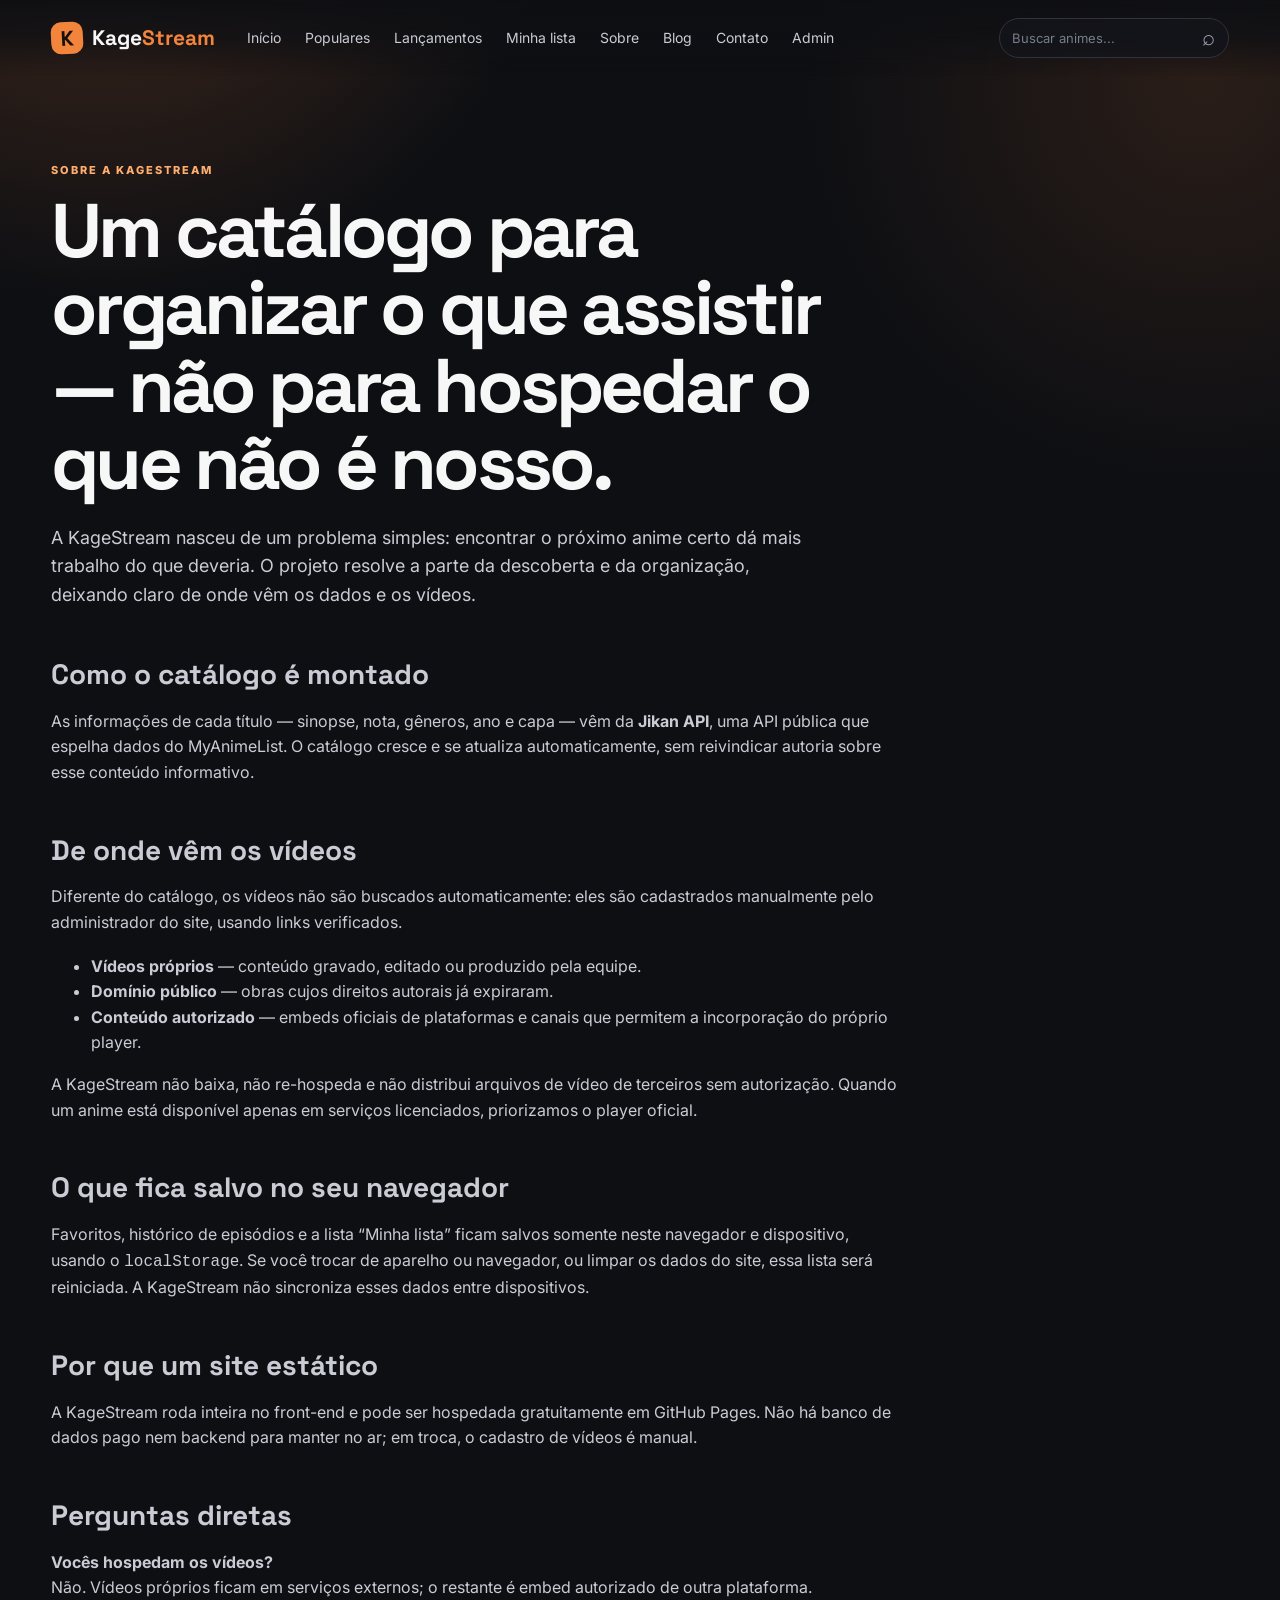
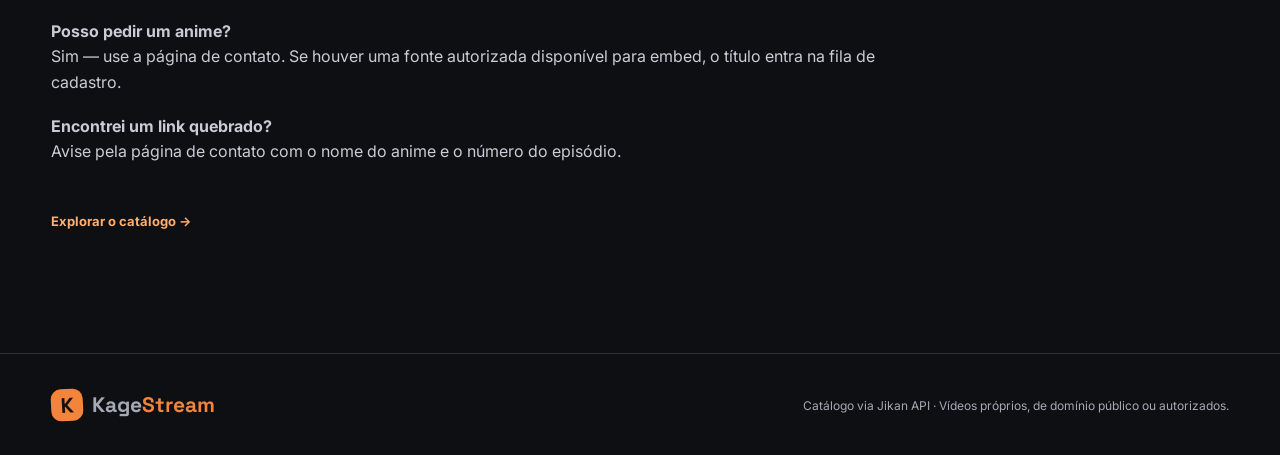
==== commit 710a411d: "Add admin auth and publish real anime catalog" ====
--- a/about.html
+++ b/about.html
@@ -31,7 +31,7 @@
         <ul class="plain"><li><strong>Vídeos próprios</strong> — conteúdo gravado, editado ou produzido pela equipe.</li><li><strong>Domínio público</strong> — obras cujos direitos autorais já expiraram.</li><li><strong>Conteúdo autorizado</strong> — embeds oficiais de plataformas e canais que permitem a incorporação do próprio player.</li></ul>
         <div class="notice"><p>A KageStream não baixa, não re-hospeda e não distribui arquivos de vídeo de terceiros sem autorização. Quando um anime está disponível apenas em serviços licenciados, priorizamos o player oficial.</p></div>
         <h2>O que fica salvo no seu navegador</h2>
-        <p>Favoritos, histórico de episódios e a lista “Minha lista” ficam guardados localmente usando o <code>localStorage</code>. Isso evita cadastro e rastreamento, mas significa que trocar de navegador ou aparelho começa a lista do zero.</p>
+        <p>Favoritos, histórico de episódios e a lista “Minha lista” ficam salvos somente neste navegador e dispositivo, usando o <code>localStorage</code>. Se você trocar de aparelho ou navegador, ou limpar os dados do site, essa lista será reiniciada. A KageStream não sincroniza esses dados entre dispositivos.</p>
         <h2>Por que um site estático</h2>
         <p>A KageStream roda inteira no front-end e pode ser hospedada gratuitamente em GitHub Pages. Não há banco de dados pago nem backend para manter no ar; em troca, o cadastro de vídeos é manual.</p>
         <h2>Perguntas diretas</h2>
@@ -42,7 +42,7 @@
       <a class="back-link" href="index.html#trending">Explorar o catálogo →</a>
     </main>
     <footer class="site-footer"><div class="brand"><span class="brand-mark">K</span><span>Kage<span>Stream</span></span></div><p>Catálogo via Jikan API · Vídeos próprios, de domínio público ou autorizados.</p></footer>
-    <script>document.getElementById('menu-toggle').onclick=()=>document.querySelector('.main-nav').classList.toggle('open');</script><script data-goatcounter="https://kagestream.goatcounter.com/count" async src="//gc.zgo.at/count.js"></script>
+    <script>document.getElementById('menu-toggle').onclick=()=>document.querySelector('.main-nav').classList.toggle('open');</script><script defer src="https://cloud.umami.is/script.js" data-website-id="85681ccf-8569-413c-8c73-080b7ec7d2c8"></script>
   </body>
 </html>
 
